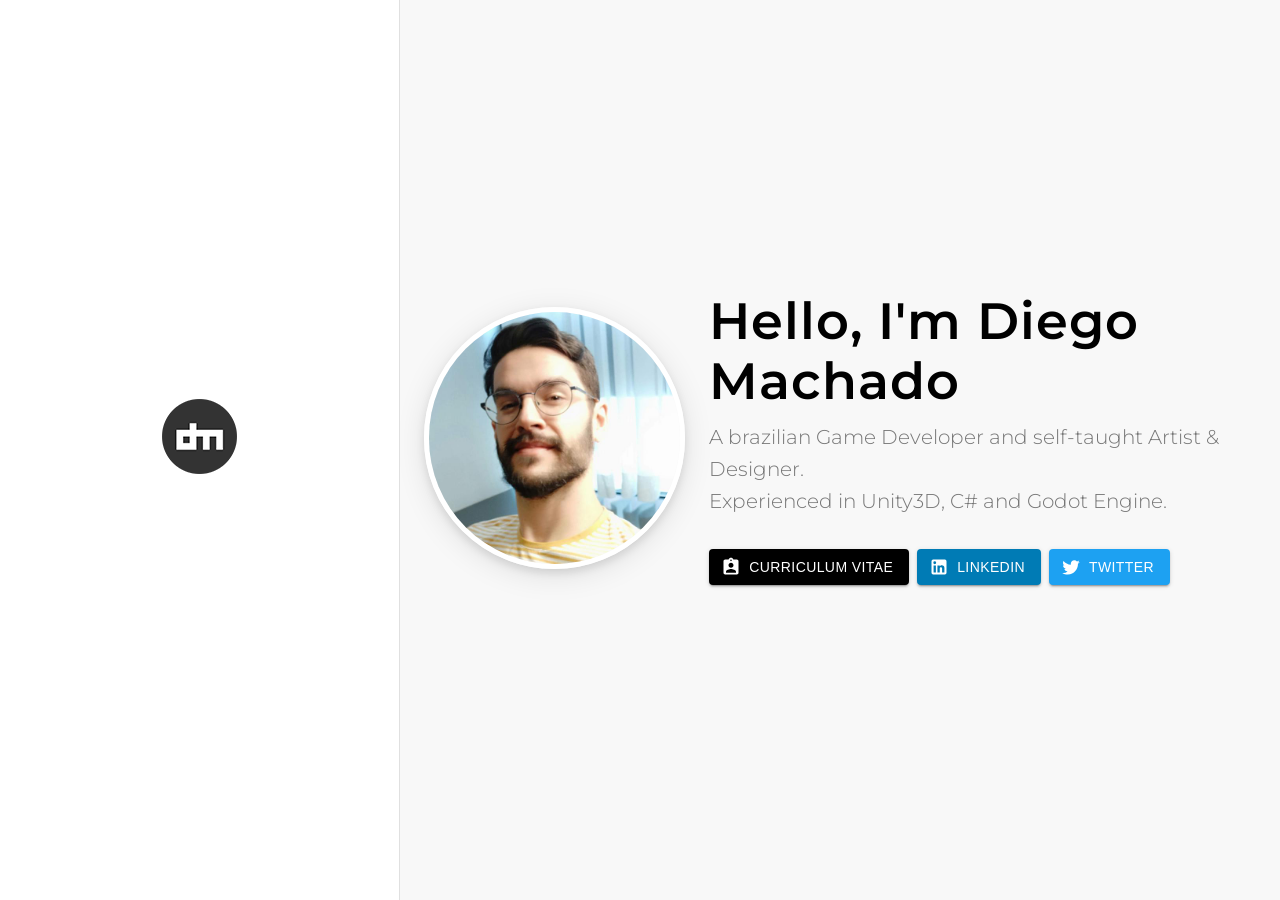
==== index.html @ 249faaef "Fixes on cover letter's layout" ====
<!doctype html><html lang="en"><head><meta charset="utf-8"/><meta name="viewport" content="width=device-width,initial-scale=1"/><meta name="theme-color" content="#000000"/><meta name="description" content="Game Developer and self-taught Artist & Designer. Experienced in Unity3D, C# and Godot Engine."/><link rel="manifest" href="./manifest.json"/><title>Diego Machado | Game Developer & Artist</title><link href="./static/css/main.2ca0ad35.chunk.css" rel="stylesheet"></head><body><noscript>You need to enable JavaScript to run this app.</noscript><div id="root"></div><script>!function(e){function r(r){for(var n,i,a=r[0],c=r[1],l=r[2],p=0,s=[];p<a.length;p++)i=a[p],Object.prototype.hasOwnProperty.call(o,i)&&o[i]&&s.push(o[i][0]),o[i]=0;for(n in c)Object.prototype.hasOwnProperty.call(c,n)&&(e[n]=c[n]);for(f&&f(r);s.length;)s.shift()();return u.push.apply(u,l||[]),t()}function t(){for(var e,r=0;r<u.length;r++){for(var t=u[r],n=!0,a=1;a<t.length;a++){var c=t[a];0!==o[c]&&(n=!1)}n&&(u.splice(r--,1),e=i(i.s=t[0]))}return e}var n={},o={1:0},u=[];function i(r){if(n[r])return n[r].exports;var t=n[r]={i:r,l:!1,exports:{}};return e[r].call(t.exports,t,t.exports,i),t.l=!0,t.exports}i.e=function(e){var r=[],t=o[e];if(0!==t)if(t)r.push(t[2]);else{var n=new Promise((function(r,n){t=o[e]=[r,n]}));r.push(t[2]=n);var u,a=document.createElement("script");a.charset="utf-8",a.timeout=120,i.nc&&a.setAttribute("nonce",i.nc),a.src=function(e){return i.p+"static/js/"+({}[e]||e)+"."+{3:"0ef413a7"}[e]+".chunk.js"}(e);var c=new Error;u=function(r){a.onerror=a.onload=null,clearTimeout(l);var t=o[e];if(0!==t){if(t){var n=r&&("load"===r.type?"missing":r.type),u=r&&r.target&&r.target.src;c.message="Loading chunk "+e+" failed.\n("+n+": "+u+")",c.name="ChunkLoadError",c.type=n,c.request=u,t[1](c)}o[e]=void 0}};var l=setTimeout((function(){u({type:"timeout",target:a})}),12e4);a.onerror=a.onload=u,document.head.appendChild(a)}return Promise.all(r)},i.m=e,i.c=n,i.d=function(e,r,t){i.o(e,r)||Object.defineProperty(e,r,{enumerable:!0,get:t})},i.r=function(e){"undefined"!=typeof Symbol&&Symbol.toStringTag&&Object.defineProperty(e,Symbol.toStringTag,{value:"Module"}),Object.defineProperty(e,"__esModule",{value:!0})},i.t=function(e,r){if(1&r&&(e=i(e)),8&r)return e;if(4&r&&"object"==typeof e&&e&&e.__esModule)return e;var t=Object.create(null);if(i.r(t),Object.defineProperty(t,"default",{enumerable:!0,value:e}),2&r&&"string"!=typeof e)for(var n in e)i.d(t,n,function(r){return e[r]}.bind(null,n));return t},i.n=function(e){var r=e&&e.__esModule?function(){return e.default}:function(){return e};return i.d(r,"a",r),r},i.o=function(e,r){return Object.prototype.hasOwnProperty.call(e,r)},i.p="./",i.oe=function(e){throw console.error(e),e};var a=this["webpackJsonpdm-portfolio"]=this["webpackJsonpdm-portfolio"]||[],c=a.push.bind(a);a.push=r,a=a.slice();for(var l=0;l<a.length;l++)r(a[l]);var f=c;t()}([])</script><script src="./static/js/2.c405c08d.chunk.js"></script><script src="./static/js/main.e40b074c.chunk.js"></script></body></html>
---- static/css/main.2ca0ad35.chunk.css ----
@import url(https://fonts.googleapis.com/css2?family=Montserrat:ital,wght@0,300;0,400;0,500;0,800;1,300;1,400&family=Mulish:ital@0;1&display=swap);#cover-letter #me{text-align:center}#cover-letter #me img{width:100%;max-width:400px;border-radius:400px;border:10px solid #fff;box-shadow:0 0 10px #aaa;margin:auto}#cover-letter p{text-align:justify}#cover-letter p.lead{font-size:1.3rem;text-align:center;margin-bottom:20px}#cover-letter .session-divider{text-align:center;font-size:40px;color:#aaa;margin-bottom:30px;width:100%}#cover-letter iframe{width:100%}#cover-letter #create-stuff,#cover-letter #gazeus,#cover-letter #solo,#cover-letter #ustwo{display:flex;justify-content:space-evenly;align-items:center}#cover-letter #create-stuff img,#cover-letter #gazeus img,#cover-letter #solo img,#cover-letter #ustwo img{width:100px;height:86px}#cover-letter #create-stuff h1,#cover-letter #gazeus h1,#cover-letter #solo h1,#cover-letter #ustwo h1{margin:0 50px}body{font-family:"Mulish",sans-serif!important}.game-section h1{font-size:2em;font-weight:700;margin:30px 0}.game-section p{font-style:italic}.game-section .paper-content{padding:15px}.game-section .aspect-ratio{position:relative;padding-bottom:56.25%;margin:auto}.game-section .aspect-ratio iframe{border-radius:10px;position:absolute;width:100%;height:100%;left:0;top:0}.game-section img.responsive{width:100%}.App{text-align:center}.App-logo{height:40vmin;pointer-events:none}@media (prefers-reduced-motion:no-preference){.App-logo{-webkit-animation:App-logo-spin 20s linear infinite;animation:App-logo-spin 20s linear infinite}}.App-header{background-color:#282c34;min-height:100vh;display:flex;flex-direction:column;align-items:center;justify-content:center;font-size:calc(10px + 2vmin);color:#fff}.App-link{color:#61dafb}@-webkit-keyframes App-logo-spin{0%{-webkit-transform:rotate(0deg);transform:rotate(0deg)}to{-webkit-transform:rotate(1turn);transform:rotate(1turn)}}@keyframes App-logo-spin{0%{-webkit-transform:rotate(0deg);transform:rotate(0deg)}to{-webkit-transform:rotate(1turn);transform:rotate(1turn)}}body{margin:0;font-family:-apple-system,BlinkMacSystemFont,"Segoe UI","Roboto","Oxygen","Ubuntu","Cantarell","Fira Sans","Droid Sans","Helvetica Neue",sans-serif;-webkit-font-smoothing:antialiased;-moz-osx-font-smoothing:grayscale}code{font-family:source-code-pro,Menlo,Monaco,Consolas,"Courier New",monospace}
/*# sourceMappingURL=main.2ca0ad35.chunk.css.map */
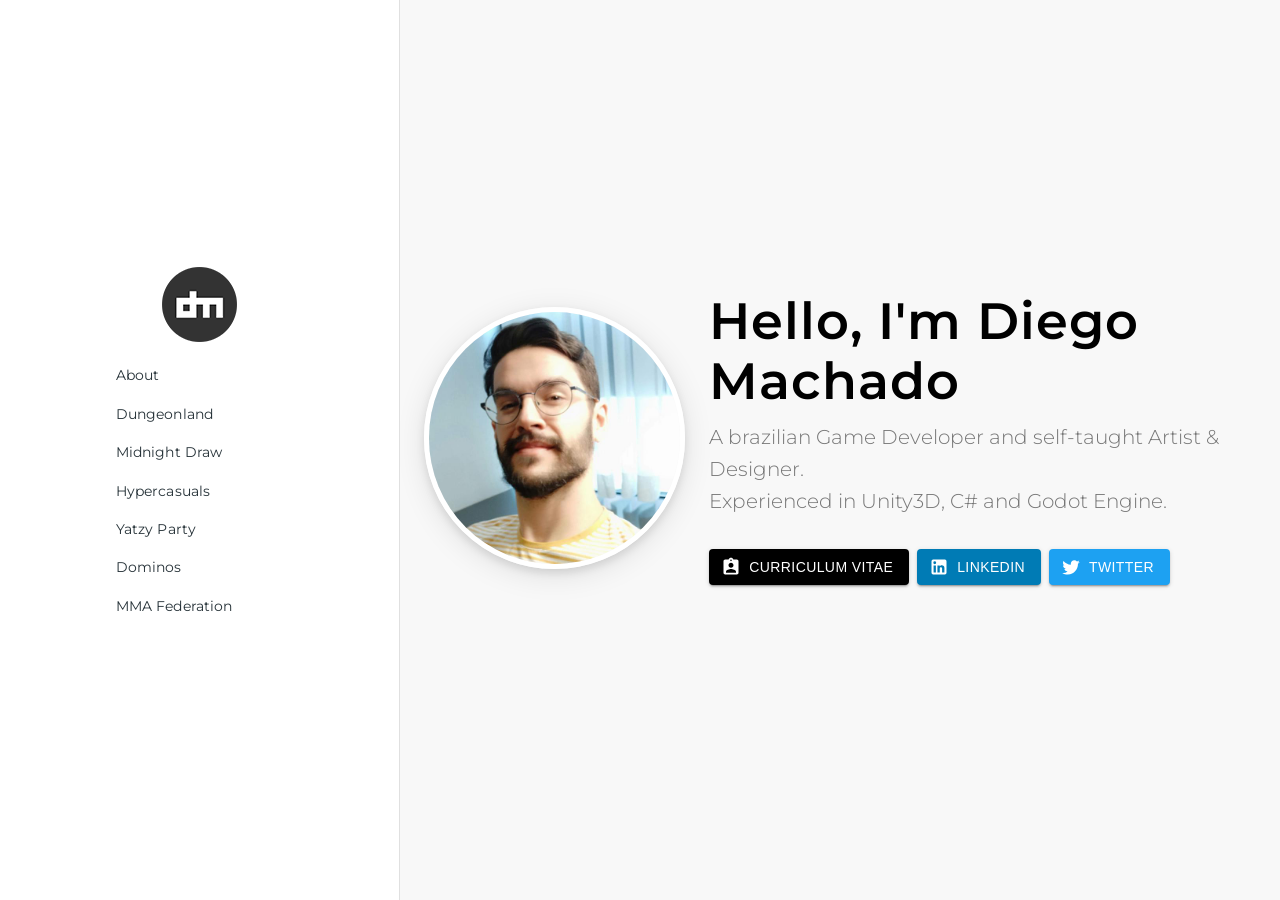
==== commit 4f740ec9: "Fixing Menu on FF's and some versions of Chrome" ====
--- a/index.html
+++ b/index.html
@@ -1 +1 @@
-<!doctype html><html lang="en"><head><meta charset="utf-8"/><meta name="viewport" content="width=device-width,initial-scale=1"/><meta name="theme-color" content="#000000"/><meta name="description" content="Game Developer and self-taught Artist & Designer. Experienced in Unity3D, C# and Godot Engine."/><link rel="manifest" href="./manifest.json"/><title>Diego Machado | Game Developer & Artist</title><link href="./static/css/main.2ca0ad35.chunk.css" rel="stylesheet"></head><body><noscript>You need to enable JavaScript to run this app.</noscript><div id="root"></div><script>!function(e){function r(r){for(var n,i,a=r[0],c=r[1],l=r[2],p=0,s=[];p<a.length;p++)i=a[p],Object.prototype.hasOwnProperty.call(o,i)&&o[i]&&s.push(o[i][0]),o[i]=0;for(n in c)Object.prototype.hasOwnProperty.call(c,n)&&(e[n]=c[n]);for(f&&f(r);s.length;)s.shift()();return u.push.apply(u,l||[]),t()}function t(){for(var e,r=0;r<u.length;r++){for(var t=u[r],n=!0,a=1;a<t.length;a++){var c=t[a];0!==o[c]&&(n=!1)}n&&(u.splice(r--,1),e=i(i.s=t[0]))}return e}var n={},o={1:0},u=[];function i(r){if(n[r])return n[r].exports;var t=n[r]={i:r,l:!1,exports:{}};return e[r].call(t.exports,t,t.exports,i),t.l=!0,t.exports}i.e=function(e){var r=[],t=o[e];if(0!==t)if(t)r.push(t[2]);else{var n=new Promise((function(r,n){t=o[e]=[r,n]}));r.push(t[2]=n);var u,a=document.createElement("script");a.charset="utf-8",a.timeout=120,i.nc&&a.setAttribute("nonce",i.nc),a.src=function(e){return i.p+"static/js/"+({}[e]||e)+"."+{3:"0ef413a7"}[e]+".chunk.js"}(e);var c=new Error;u=function(r){a.onerror=a.onload=null,clearTimeout(l);var t=o[e];if(0!==t){if(t){var n=r&&("load"===r.type?"missing":r.type),u=r&&r.target&&r.target.src;c.message="Loading chunk "+e+" failed.\n("+n+": "+u+")",c.name="ChunkLoadError",c.type=n,c.request=u,t[1](c)}o[e]=void 0}};var l=setTimeout((function(){u({type:"timeout",target:a})}),12e4);a.onerror=a.onload=u,document.head.appendChild(a)}return Promise.all(r)},i.m=e,i.c=n,i.d=function(e,r,t){i.o(e,r)||Object.defineProperty(e,r,{enumerable:!0,get:t})},i.r=function(e){"undefined"!=typeof Symbol&&Symbol.toStringTag&&Object.defineProperty(e,Symbol.toStringTag,{value:"Module"}),Object.defineProperty(e,"__esModule",{value:!0})},i.t=function(e,r){if(1&r&&(e=i(e)),8&r)return e;if(4&r&&"object"==typeof e&&e&&e.__esModule)return e;var t=Object.create(null);if(i.r(t),Object.defineProperty(t,"default",{enumerable:!0,value:e}),2&r&&"string"!=typeof e)for(var n in e)i.d(t,n,function(r){return e[r]}.bind(null,n));return t},i.n=function(e){var r=e&&e.__esModule?function(){return e.default}:function(){return e};return i.d(r,"a",r),r},i.o=function(e,r){return Object.prototype.hasOwnProperty.call(e,r)},i.p="./",i.oe=function(e){throw console.error(e),e};var a=this["webpackJsonpdm-portfolio"]=this["webpackJsonpdm-portfolio"]||[],c=a.push.bind(a);a.push=r,a=a.slice();for(var l=0;l<a.length;l++)r(a[l]);var f=c;t()}([])</script><script src="./static/js/2.c405c08d.chunk.js"></script><script src="./static/js/main.e40b074c.chunk.js"></script></body></html>+<!doctype html><html lang="en"><head><meta charset="utf-8"/><meta name="viewport" content="width=device-width,initial-scale=1"/><meta name="theme-color" content="#000000"/><meta name="description" content="Game Developer and self-taught Artist & Designer. Experienced in Unity3D, C# and Godot Engine."/><link rel="manifest" href="./manifest.json"/><title>Diego Machado | Game Developer & Artist</title><link href="./static/css/main.2ca0ad35.chunk.css" rel="stylesheet"></head><body><noscript>You need to enable JavaScript to run this app.</noscript><div id="root"></div><script>!function(e){function r(r){for(var n,i,a=r[0],c=r[1],l=r[2],p=0,s=[];p<a.length;p++)i=a[p],Object.prototype.hasOwnProperty.call(o,i)&&o[i]&&s.push(o[i][0]),o[i]=0;for(n in c)Object.prototype.hasOwnProperty.call(c,n)&&(e[n]=c[n]);for(f&&f(r);s.length;)s.shift()();return u.push.apply(u,l||[]),t()}function t(){for(var e,r=0;r<u.length;r++){for(var t=u[r],n=!0,a=1;a<t.length;a++){var c=t[a];0!==o[c]&&(n=!1)}n&&(u.splice(r--,1),e=i(i.s=t[0]))}return e}var n={},o={1:0},u=[];function i(r){if(n[r])return n[r].exports;var t=n[r]={i:r,l:!1,exports:{}};return e[r].call(t.exports,t,t.exports,i),t.l=!0,t.exports}i.e=function(e){var r=[],t=o[e];if(0!==t)if(t)r.push(t[2]);else{var n=new Promise((function(r,n){t=o[e]=[r,n]}));r.push(t[2]=n);var u,a=document.createElement("script");a.charset="utf-8",a.timeout=120,i.nc&&a.setAttribute("nonce",i.nc),a.src=function(e){return i.p+"static/js/"+({}[e]||e)+"."+{3:"0ef413a7"}[e]+".chunk.js"}(e);var c=new Error;u=function(r){a.onerror=a.onload=null,clearTimeout(l);var t=o[e];if(0!==t){if(t){var n=r&&("load"===r.type?"missing":r.type),u=r&&r.target&&r.target.src;c.message="Loading chunk "+e+" failed.\n("+n+": "+u+")",c.name="ChunkLoadError",c.type=n,c.request=u,t[1](c)}o[e]=void 0}};var l=setTimeout((function(){u({type:"timeout",target:a})}),12e4);a.onerror=a.onload=u,document.head.appendChild(a)}return Promise.all(r)},i.m=e,i.c=n,i.d=function(e,r,t){i.o(e,r)||Object.defineProperty(e,r,{enumerable:!0,get:t})},i.r=function(e){"undefined"!=typeof Symbol&&Symbol.toStringTag&&Object.defineProperty(e,Symbol.toStringTag,{value:"Module"}),Object.defineProperty(e,"__esModule",{value:!0})},i.t=function(e,r){if(1&r&&(e=i(e)),8&r)return e;if(4&r&&"object"==typeof e&&e&&e.__esModule)return e;var t=Object.create(null);if(i.r(t),Object.defineProperty(t,"default",{enumerable:!0,value:e}),2&r&&"string"!=typeof e)for(var n in e)i.d(t,n,function(r){return e[r]}.bind(null,n));return t},i.n=function(e){var r=e&&e.__esModule?function(){return e.default}:function(){return e};return i.d(r,"a",r),r},i.o=function(e,r){return Object.prototype.hasOwnProperty.call(e,r)},i.p="./",i.oe=function(e){throw console.error(e),e};var a=this["webpackJsonpdm-portfolio"]=this["webpackJsonpdm-portfolio"]||[],c=a.push.bind(a);a.push=r,a=a.slice();for(var l=0;l<a.length;l++)r(a[l]);var f=c;t()}([])</script><script src="./static/js/2.247fee6f.chunk.js"></script><script src="./static/js/main.0af32098.chunk.js"></script></body></html>
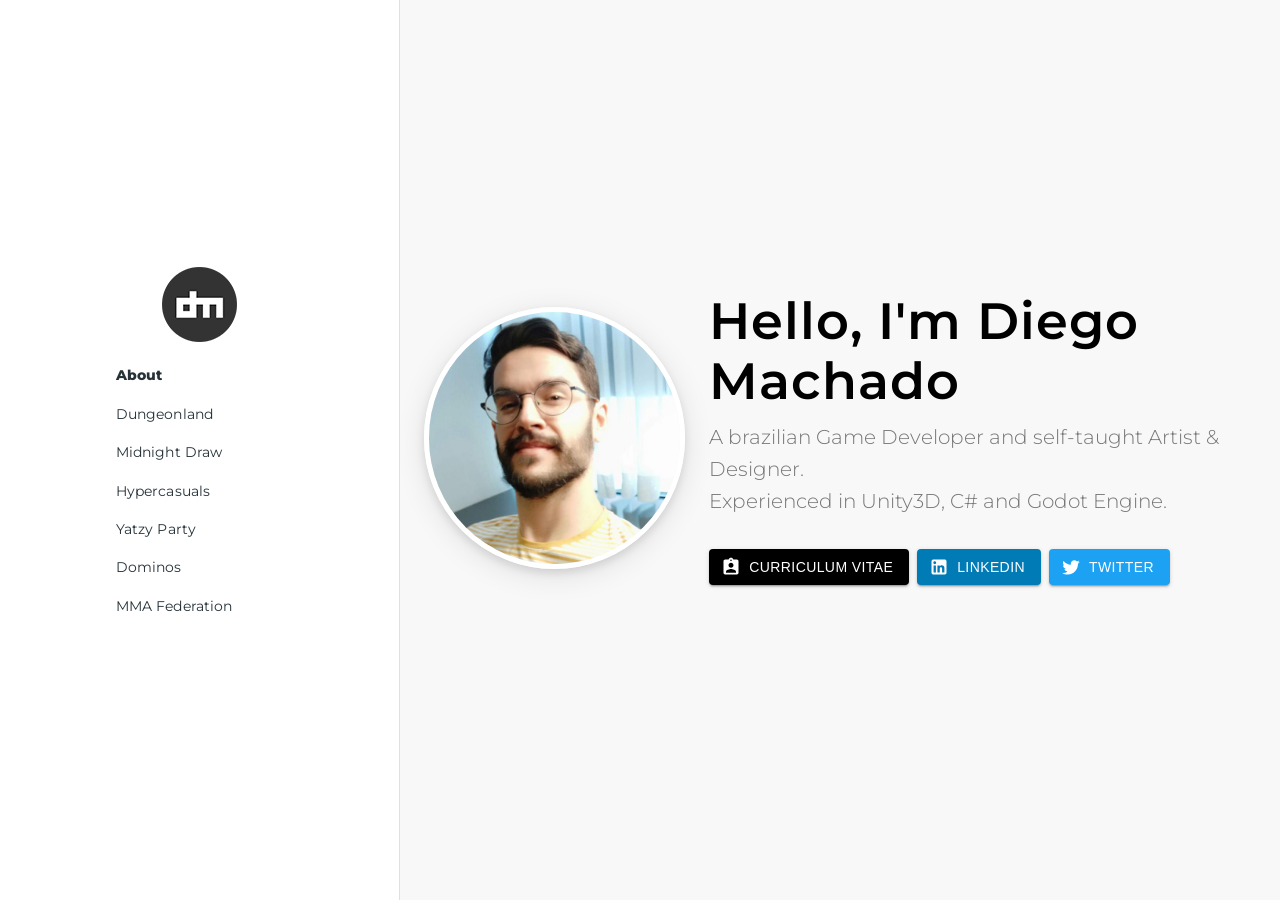
==== commit 1f8b2a19: "HashRouter to stop 404" ====
--- a/index.html
+++ b/index.html
@@ -1 +1 @@
-<!doctype html><html lang="en"><head><meta charset="utf-8"/><meta name="viewport" content="width=device-width,initial-scale=1"/><meta name="theme-color" content="#000000"/><meta name="description" content="Game Developer and self-taught Artist & Designer. Experienced in Unity3D, C# and Godot Engine."/><link rel="manifest" href="./manifest.json"/><title>Diego Machado | Game Developer & Artist</title><link href="./static/css/main.2ca0ad35.chunk.css" rel="stylesheet"></head><body><noscript>You need to enable JavaScript to run this app.</noscript><div id="root"></div><script>!function(e){function r(r){for(var n,i,a=r[0],c=r[1],l=r[2],p=0,s=[];p<a.length;p++)i=a[p],Object.prototype.hasOwnProperty.call(o,i)&&o[i]&&s.push(o[i][0]),o[i]=0;for(n in c)Object.prototype.hasOwnProperty.call(c,n)&&(e[n]=c[n]);for(f&&f(r);s.length;)s.shift()();return u.push.apply(u,l||[]),t()}function t(){for(var e,r=0;r<u.length;r++){for(var t=u[r],n=!0,a=1;a<t.length;a++){var c=t[a];0!==o[c]&&(n=!1)}n&&(u.splice(r--,1),e=i(i.s=t[0]))}return e}var n={},o={1:0},u=[];function i(r){if(n[r])return n[r].exports;var t=n[r]={i:r,l:!1,exports:{}};return e[r].call(t.exports,t,t.exports,i),t.l=!0,t.exports}i.e=function(e){var r=[],t=o[e];if(0!==t)if(t)r.push(t[2]);else{var n=new Promise((function(r,n){t=o[e]=[r,n]}));r.push(t[2]=n);var u,a=document.createElement("script");a.charset="utf-8",a.timeout=120,i.nc&&a.setAttribute("nonce",i.nc),a.src=function(e){return i.p+"static/js/"+({}[e]||e)+"."+{3:"0ef413a7"}[e]+".chunk.js"}(e);var c=new Error;u=function(r){a.onerror=a.onload=null,clearTimeout(l);var t=o[e];if(0!==t){if(t){var n=r&&("load"===r.type?"missing":r.type),u=r&&r.target&&r.target.src;c.message="Loading chunk "+e+" failed.\n("+n+": "+u+")",c.name="ChunkLoadError",c.type=n,c.request=u,t[1](c)}o[e]=void 0}};var l=setTimeout((function(){u({type:"timeout",target:a})}),12e4);a.onerror=a.onload=u,document.head.appendChild(a)}return Promise.all(r)},i.m=e,i.c=n,i.d=function(e,r,t){i.o(e,r)||Object.defineProperty(e,r,{enumerable:!0,get:t})},i.r=function(e){"undefined"!=typeof Symbol&&Symbol.toStringTag&&Object.defineProperty(e,Symbol.toStringTag,{value:"Module"}),Object.defineProperty(e,"__esModule",{value:!0})},i.t=function(e,r){if(1&r&&(e=i(e)),8&r)return e;if(4&r&&"object"==typeof e&&e&&e.__esModule)return e;var t=Object.create(null);if(i.r(t),Object.defineProperty(t,"default",{enumerable:!0,value:e}),2&r&&"string"!=typeof e)for(var n in e)i.d(t,n,function(r){return e[r]}.bind(null,n));return t},i.n=function(e){var r=e&&e.__esModule?function(){return e.default}:function(){return e};return i.d(r,"a",r),r},i.o=function(e,r){return Object.prototype.hasOwnProperty.call(e,r)},i.p="./",i.oe=function(e){throw console.error(e),e};var a=this["webpackJsonpdm-portfolio"]=this["webpackJsonpdm-portfolio"]||[],c=a.push.bind(a);a.push=r,a=a.slice();for(var l=0;l<a.length;l++)r(a[l]);var f=c;t()}([])</script><script src="./static/js/2.247fee6f.chunk.js"></script><script src="./static/js/main.0af32098.chunk.js"></script></body></html>+<!doctype html><html lang="en"><head><meta charset="utf-8"/><meta name="viewport" content="width=device-width,initial-scale=1"/><meta name="theme-color" content="#000000"/><meta name="description" content="Game Developer and self-taught Artist & Designer. Experienced in Unity3D, C# and Godot Engine."/><link rel="manifest" href="/manifest.json"/><title>Diego Machado | Game Developer & Artist</title><link href="/static/css/main.2ca0ad35.chunk.css" rel="stylesheet"></head><body><noscript>You need to enable JavaScript to run this app.</noscript><div id="root"></div><script>!function(e){function r(r){for(var n,i,a=r[0],c=r[1],l=r[2],p=0,s=[];p<a.length;p++)i=a[p],Object.prototype.hasOwnProperty.call(o,i)&&o[i]&&s.push(o[i][0]),o[i]=0;for(n in c)Object.prototype.hasOwnProperty.call(c,n)&&(e[n]=c[n]);for(f&&f(r);s.length;)s.shift()();return u.push.apply(u,l||[]),t()}function t(){for(var e,r=0;r<u.length;r++){for(var t=u[r],n=!0,a=1;a<t.length;a++){var c=t[a];0!==o[c]&&(n=!1)}n&&(u.splice(r--,1),e=i(i.s=t[0]))}return e}var n={},o={1:0},u=[];function i(r){if(n[r])return n[r].exports;var t=n[r]={i:r,l:!1,exports:{}};return e[r].call(t.exports,t,t.exports,i),t.l=!0,t.exports}i.e=function(e){var r=[],t=o[e];if(0!==t)if(t)r.push(t[2]);else{var n=new Promise((function(r,n){t=o[e]=[r,n]}));r.push(t[2]=n);var u,a=document.createElement("script");a.charset="utf-8",a.timeout=120,i.nc&&a.setAttribute("nonce",i.nc),a.src=function(e){return i.p+"static/js/"+({}[e]||e)+"."+{3:"0ef413a7"}[e]+".chunk.js"}(e);var c=new Error;u=function(r){a.onerror=a.onload=null,clearTimeout(l);var t=o[e];if(0!==t){if(t){var n=r&&("load"===r.type?"missing":r.type),u=r&&r.target&&r.target.src;c.message="Loading chunk "+e+" failed.\n("+n+": "+u+")",c.name="ChunkLoadError",c.type=n,c.request=u,t[1](c)}o[e]=void 0}};var l=setTimeout((function(){u({type:"timeout",target:a})}),12e4);a.onerror=a.onload=u,document.head.appendChild(a)}return Promise.all(r)},i.m=e,i.c=n,i.d=function(e,r,t){i.o(e,r)||Object.defineProperty(e,r,{enumerable:!0,get:t})},i.r=function(e){"undefined"!=typeof Symbol&&Symbol.toStringTag&&Object.defineProperty(e,Symbol.toStringTag,{value:"Module"}),Object.defineProperty(e,"__esModule",{value:!0})},i.t=function(e,r){if(1&r&&(e=i(e)),8&r)return e;if(4&r&&"object"==typeof e&&e&&e.__esModule)return e;var t=Object.create(null);if(i.r(t),Object.defineProperty(t,"default",{enumerable:!0,value:e}),2&r&&"string"!=typeof e)for(var n in e)i.d(t,n,function(r){return e[r]}.bind(null,n));return t},i.n=function(e){var r=e&&e.__esModule?function(){return e.default}:function(){return e};return i.d(r,"a",r),r},i.o=function(e,r){return Object.prototype.hasOwnProperty.call(e,r)},i.p="/",i.oe=function(e){throw console.error(e),e};var a=this["webpackJsonpdm-portfolio"]=this["webpackJsonpdm-portfolio"]||[],c=a.push.bind(a);a.push=r,a=a.slice();for(var l=0;l<a.length;l++)r(a[l]);var f=c;t()}([])</script><script src="/static/js/2.3113ef8e.chunk.js"></script><script src="/static/js/main.f65a36bf.chunk.js"></script></body></html>
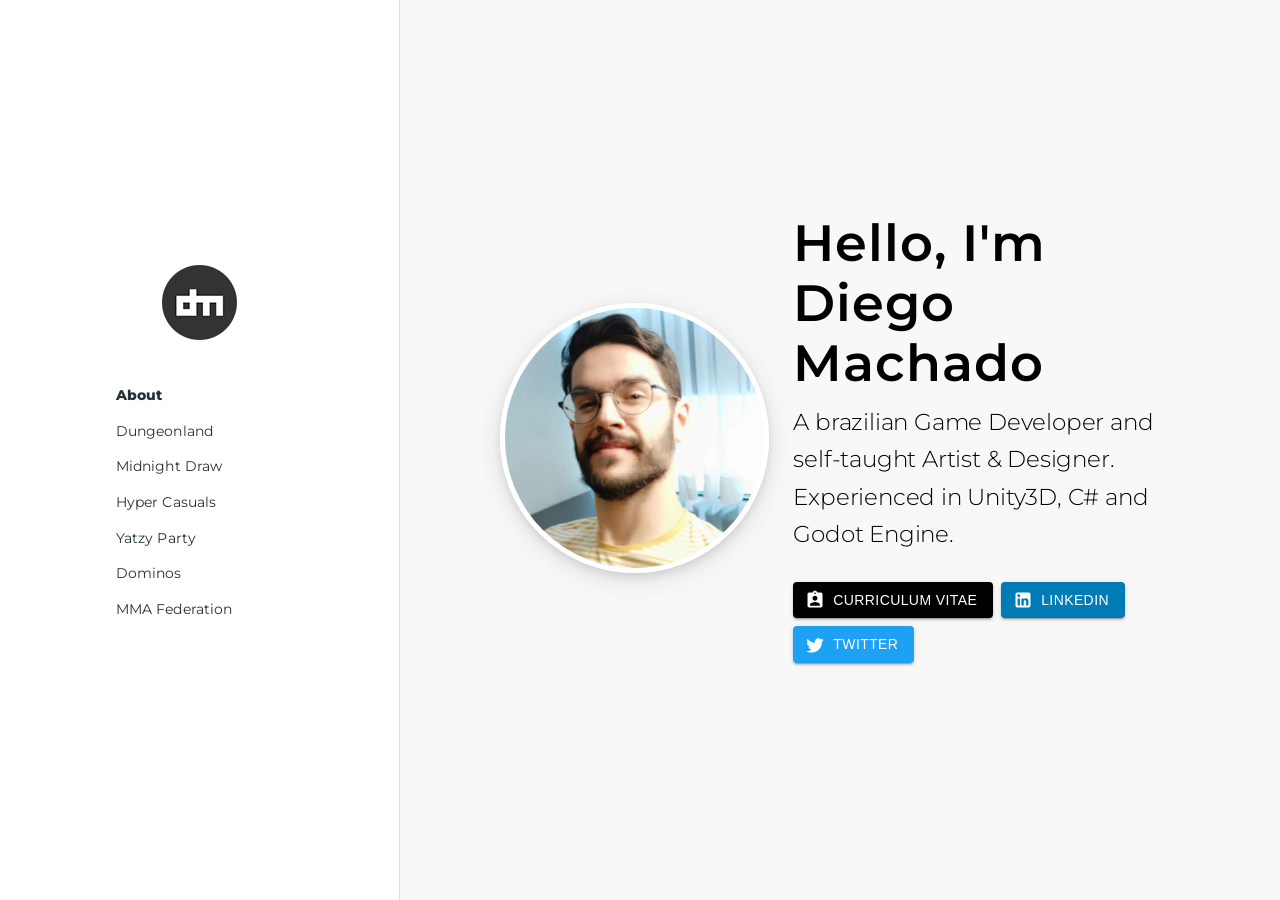
==== commit 903993f4: "Layout Fixes + Scroll to Top" ====
--- a/index.html
+++ b/index.html
@@ -1 +1 @@
-<!doctype html><html lang="en"><head><meta charset="utf-8"/><meta name="viewport" content="width=device-width,initial-scale=1"/><meta name="theme-color" content="#000000"/><meta name="description" content="Game Developer and self-taught Artist & Designer. Experienced in Unity3D, C# and Godot Engine."/><link rel="manifest" href="/manifest.json"/><title>Diego Machado | Game Developer & Artist</title><link href="/static/css/main.2ca0ad35.chunk.css" rel="stylesheet"></head><body><noscript>You need to enable JavaScript to run this app.</noscript><div id="root"></div><script>!function(e){function r(r){for(var n,i,a=r[0],c=r[1],l=r[2],p=0,s=[];p<a.length;p++)i=a[p],Object.prototype.hasOwnProperty.call(o,i)&&o[i]&&s.push(o[i][0]),o[i]=0;for(n in c)Object.prototype.hasOwnProperty.call(c,n)&&(e[n]=c[n]);for(f&&f(r);s.length;)s.shift()();return u.push.apply(u,l||[]),t()}function t(){for(var e,r=0;r<u.length;r++){for(var t=u[r],n=!0,a=1;a<t.length;a++){var c=t[a];0!==o[c]&&(n=!1)}n&&(u.splice(r--,1),e=i(i.s=t[0]))}return e}var n={},o={1:0},u=[];function i(r){if(n[r])return n[r].exports;var t=n[r]={i:r,l:!1,exports:{}};return e[r].call(t.exports,t,t.exports,i),t.l=!0,t.exports}i.e=function(e){var r=[],t=o[e];if(0!==t)if(t)r.push(t[2]);else{var n=new Promise((function(r,n){t=o[e]=[r,n]}));r.push(t[2]=n);var u,a=document.createElement("script");a.charset="utf-8",a.timeout=120,i.nc&&a.setAttribute("nonce",i.nc),a.src=function(e){return i.p+"static/js/"+({}[e]||e)+"."+{3:"0ef413a7"}[e]+".chunk.js"}(e);var c=new Error;u=function(r){a.onerror=a.onload=null,clearTimeout(l);var t=o[e];if(0!==t){if(t){var n=r&&("load"===r.type?"missing":r.type),u=r&&r.target&&r.target.src;c.message="Loading chunk "+e+" failed.\n("+n+": "+u+")",c.name="ChunkLoadError",c.type=n,c.request=u,t[1](c)}o[e]=void 0}};var l=setTimeout((function(){u({type:"timeout",target:a})}),12e4);a.onerror=a.onload=u,document.head.appendChild(a)}return Promise.all(r)},i.m=e,i.c=n,i.d=function(e,r,t){i.o(e,r)||Object.defineProperty(e,r,{enumerable:!0,get:t})},i.r=function(e){"undefined"!=typeof Symbol&&Symbol.toStringTag&&Object.defineProperty(e,Symbol.toStringTag,{value:"Module"}),Object.defineProperty(e,"__esModule",{value:!0})},i.t=function(e,r){if(1&r&&(e=i(e)),8&r)return e;if(4&r&&"object"==typeof e&&e&&e.__esModule)return e;var t=Object.create(null);if(i.r(t),Object.defineProperty(t,"default",{enumerable:!0,value:e}),2&r&&"string"!=typeof e)for(var n in e)i.d(t,n,function(r){return e[r]}.bind(null,n));return t},i.n=function(e){var r=e&&e.__esModule?function(){return e.default}:function(){return e};return i.d(r,"a",r),r},i.o=function(e,r){return Object.prototype.hasOwnProperty.call(e,r)},i.p="/",i.oe=function(e){throw console.error(e),e};var a=this["webpackJsonpdm-portfolio"]=this["webpackJsonpdm-portfolio"]||[],c=a.push.bind(a);a.push=r,a=a.slice();for(var l=0;l<a.length;l++)r(a[l]);var f=c;t()}([])</script><script src="/static/js/2.3113ef8e.chunk.js"></script><script src="/static/js/main.f65a36bf.chunk.js"></script></body></html>+<!doctype html><html lang="en"><head><meta charset="utf-8"/><meta name="viewport" content="width=device-width,initial-scale=1"/><meta name="theme-color" content="#000000"/><meta name="description" content="Game Developer and self-taught Artist & Designer. Experienced in Unity3D, C# and Godot Engine."/><link rel="manifest" href="/manifest.json"/><link rel="icon" type="image/png" sizes="32x32" href="/favicon-32x32.png"/><link rel="icon" type="image/png" sizes="96x96" href="/favicon-96x96.png"/><link rel="icon" type="image/png" sizes="16x16" href="/favicon-16x16.png"/><title>Diego Machado | Game Developer & Artist</title><link href="/static/css/main.e2553eb0.chunk.css" rel="stylesheet"></head><body><noscript>You need to enable JavaScript to run this app.</noscript><div id="root"></div><script>!function(e){function r(r){for(var n,i,a=r[0],c=r[1],l=r[2],p=0,s=[];p<a.length;p++)i=a[p],Object.prototype.hasOwnProperty.call(o,i)&&o[i]&&s.push(o[i][0]),o[i]=0;for(n in c)Object.prototype.hasOwnProperty.call(c,n)&&(e[n]=c[n]);for(f&&f(r);s.length;)s.shift()();return u.push.apply(u,l||[]),t()}function t(){for(var e,r=0;r<u.length;r++){for(var t=u[r],n=!0,a=1;a<t.length;a++){var c=t[a];0!==o[c]&&(n=!1)}n&&(u.splice(r--,1),e=i(i.s=t[0]))}return e}var n={},o={1:0},u=[];function i(r){if(n[r])return n[r].exports;var t=n[r]={i:r,l:!1,exports:{}};return e[r].call(t.exports,t,t.exports,i),t.l=!0,t.exports}i.e=function(e){var r=[],t=o[e];if(0!==t)if(t)r.push(t[2]);else{var n=new Promise((function(r,n){t=o[e]=[r,n]}));r.push(t[2]=n);var u,a=document.createElement("script");a.charset="utf-8",a.timeout=120,i.nc&&a.setAttribute("nonce",i.nc),a.src=function(e){return i.p+"static/js/"+({}[e]||e)+"."+{3:"8da5ccf0"}[e]+".chunk.js"}(e);var c=new Error;u=function(r){a.onerror=a.onload=null,clearTimeout(l);var t=o[e];if(0!==t){if(t){var n=r&&("load"===r.type?"missing":r.type),u=r&&r.target&&r.target.src;c.message="Loading chunk "+e+" failed.\n("+n+": "+u+")",c.name="ChunkLoadError",c.type=n,c.request=u,t[1](c)}o[e]=void 0}};var l=setTimeout((function(){u({type:"timeout",target:a})}),12e4);a.onerror=a.onload=u,document.head.appendChild(a)}return Promise.all(r)},i.m=e,i.c=n,i.d=function(e,r,t){i.o(e,r)||Object.defineProperty(e,r,{enumerable:!0,get:t})},i.r=function(e){"undefined"!=typeof Symbol&&Symbol.toStringTag&&Object.defineProperty(e,Symbol.toStringTag,{value:"Module"}),Object.defineProperty(e,"__esModule",{value:!0})},i.t=function(e,r){if(1&r&&(e=i(e)),8&r)return e;if(4&r&&"object"==typeof e&&e&&e.__esModule)return e;var t=Object.create(null);if(i.r(t),Object.defineProperty(t,"default",{enumerable:!0,value:e}),2&r&&"string"!=typeof e)for(var n in e)i.d(t,n,function(r){return e[r]}.bind(null,n));return t},i.n=function(e){var r=e&&e.__esModule?function(){return e.default}:function(){return e};return i.d(r,"a",r),r},i.o=function(e,r){return Object.prototype.hasOwnProperty.call(e,r)},i.p="/",i.oe=function(e){throw console.error(e),e};var a=this["webpackJsonpdm-portfolio"]=this["webpackJsonpdm-portfolio"]||[],c=a.push.bind(a);a.push=r,a=a.slice();for(var l=0;l<a.length;l++)r(a[l]);var f=c;t()}([])</script><script src="/static/js/2.d8cd496e.chunk.js"></script><script src="/static/js/main.01b9e6c3.chunk.js"></script></body></html>
--- a/static/css/main.e2553eb0.chunk.css
+++ b/static/css/main.e2553eb0.chunk.css
@@ -0,0 +1,2 @@
+@import url(https://fonts.googleapis.com/css2?family=Montserrat:ital,wght@0,300;0,400;0,500;0,800;1,300;1,400&family=Mulish:ital@0;1&display=swap);#cover-letter #me{text-align:center}#cover-letter #me img{width:100%;max-width:400px;border-radius:400px;border:10px solid #fff;box-shadow:0 0 10px #aaa;margin:auto}#cover-letter p{text-align:justify}#cover-letter p.lead{font-size:1.3rem;text-align:center;margin-bottom:20px}#cover-letter .session-divider{text-align:center;font-size:40px;color:#aaa;margin-bottom:30px;width:100%}#cover-letter iframe{width:100%}#cover-letter #create-stuff,#cover-letter #gazeus,#cover-letter #solo,#cover-letter #ustwo{display:flex;justify-content:space-evenly;align-items:center}#cover-letter #create-stuff img,#cover-letter #gazeus img,#cover-letter #solo img,#cover-letter #ustwo img{width:100px;height:86px}#cover-letter #create-stuff h1,#cover-letter #gazeus h1,#cover-letter #solo h1,#cover-letter #ustwo h1{margin:0 50px}body{font-family:"Mulish",sans-serif!important}.game-section h1{font-size:2em;font-weight:700;margin:30px 0 0}.game-section p{font-style:italic}.game-section .paper-content{padding:15px}.game-section .aspect-ratio{position:relative;padding-bottom:56.25%;margin:auto}.game-section .aspect-ratio iframe{border-radius:10px;position:absolute;width:100%;height:100%;left:0;top:0}.game-section img.responsive{width:100%}body{margin:0;font-family:-apple-system,BlinkMacSystemFont,"Segoe UI","Roboto","Oxygen","Ubuntu","Cantarell","Fira Sans","Droid Sans","Helvetica Neue",sans-serif;-webkit-font-smoothing:antialiased;-moz-osx-font-smoothing:grayscale}code{font-family:source-code-pro,Menlo,Monaco,Consolas,"Courier New",monospace}
+/*# sourceMappingURL=main.e2553eb0.chunk.css.map */
